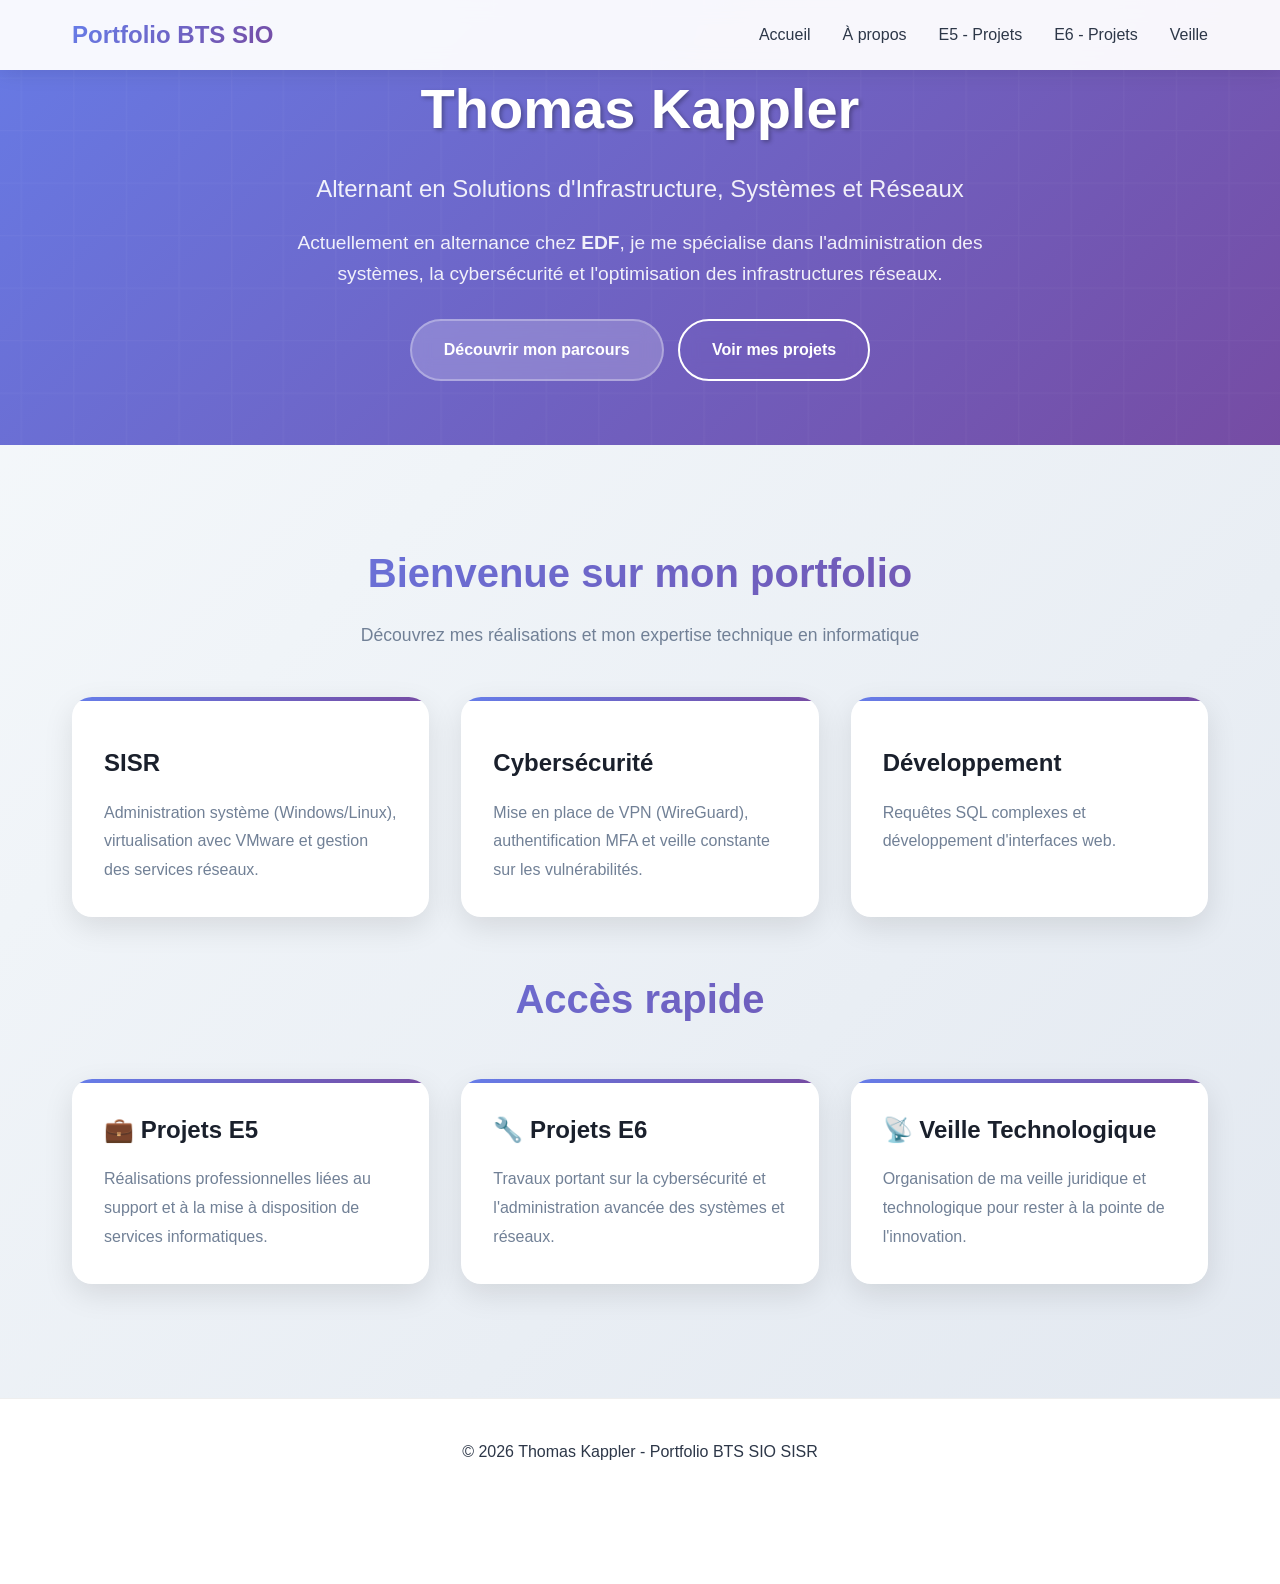
==== index.html @ 26b6c6d3 "Update index.html" ====
<!DOCTYPE html>
<html lang="fr">
<head>
    <meta charset="UTF-8">
    <meta name="viewport" content="width=device-width, initial-scale=1.0">
    <title>Thomas Kappler - Portfolio BTS SIO SISR</title>
    <link rel="stylesheet" href="styles.css">
</head>
<body>
    <nav class="navbar">
        <div class="nav-container">
            <div class="logo">Portfolio BTS SIO</div>
            <div class="nav-toggle" onclick="toggleMobileNav()">
                <span></span>
                <span></span>
                <span></span>
            </div>
            <ul class="nav-menu">
                <li><a href="index.html" class="nav-link active">Accueil</a></li>
                <li><a href="about.html" class="nav-link">À propos</a></li>
                <li><a href="e5.html" class="nav-link">E5 - Projets</a></li>
                <li><a href="e6.html" class="nav-link">E6 - Projets</a></li>
                <li><a href="veille.html" class="nav-link">Veille</a></li>
            </ul>
        </div>
    </nav>

    <div class="hero">
        <div class="hero-content">
            <h1>Thomas Kappler</h1>
            <p style="font-size: 1.5rem; font-weight: 300; margin-bottom: 20px;">Alternant en Solutions d'Infrastructure, Systèmes et Réseaux</p>
            <p style="max-width: 700px; margin: 0 auto 30px; opacity: 0.9;">
                Actuellement en alternance chez <strong>EDF</strong>, je me spécialise dans l'administration des systèmes, 
                la cybersécurité et l'optimisation des infrastructures réseaux.
            </p>
            <div class="hero-btns">
                <a href="about.html" class="cta-button">Découvrir mon parcours</a>
                <a href="e5.html" class="cta-button" style="background: transparent; border: 2px solid white; margin-left: 10px;">Voir mes projets</a>
            </div>
        </div>
    </div>
    
    <div class="container">
        <div class="section-header">
            <h2>Bienvenue sur mon portfolio</h2>
            <p>Découvrez mes réalisations et mon expertise technique en informatique</p>
        </div>

        <div class="card-grid" style="margin-bottom: 50px;">
            <div class="card fade-in">
                <div style="font-size: 2.5rem; color: var(--primary); margin-bottom: 15px;">
                    <i class="fas fa-server"></i>
                </div>
                <h3>SISR</h3>
                <p>Administration système (Windows/Linux), virtualisation avec VMware et gestion des services réseaux.</p>
            </div>
            <div class="card fade-in">
                <div style="font-size: 2.5rem; color: var(--primary); margin-bottom: 15px;">
                    <i class="fas fa-shield-alt"></i>
                </div>
                <h3>Cybersécurité</h3>
                <p>Mise en place de VPN (WireGuard), authentification MFA et veille constante sur les vulnérabilités.</p>
            </div>
            <div class="card fade-in">
                <div style="font-size: 2.5rem; color: var(--primary); margin-bottom: 15px;">
                    <i class="fas fa-code"></i>
                </div>
                <h3>Développement</h3>
                <p>Requêtes SQL complexes et développement d'interfaces web.</p>
            </div>
        </div>

        <div class="section-header">
            <h2>Accès rapide</h2>
        </div>
        <div class="card-grid">
            <div class="card fade-in clickable-card" onclick="window.location.href='e5.html'">
                <h3>💼 Projets E5</h3>
                <p>Réalisations professionnelles liées au support et à la mise à disposition de services informatiques.</p>
            </div>
            <div class="card fade-in clickable-card" onclick="window.location.href='e6.html'">
                <h3>🔧 Projets E6</h3>
                <p>Travaux portant sur la cybersécurité et l'administration avancée des systèmes et réseaux.</p>
            </div>
            <div class="card fade-in clickable-card" onclick="window.location.href='veille.html'">
                <h3>📡 Veille Technologique</h3>
                <p>Organisation de ma veille juridique et technologique pour rester à la pointe de l'innovation.</p>
            </div>
        </div>
    </div>

    <footer style="text-align: center; padding: 40px 0; background: var(--white); margin-top: 50px; border-top: 1px solid #eee;">
        <p>© 2026 Thomas Kappler - Portfolio BTS SIO SISR</p>
    </footer>

    <script src="scripts.js"></script>
</body>
</html>
---- styles.css ----
* {
    margin: 0;
    padding: 0;
    box-sizing: border-box;
}

:root {
    --primary: #667eea;
    --primary-dark: #5a67d8;
    --secondary: #764ba2;
    --accent: #f093fb;
    --dark: #1a202c;
    --gray: #2d3748;
    --light-gray: #f7fafc;
    --text: #2d3748;
    --text-light: #718096;
    --white: #ffffff;
}

body {
    font-family: 'Segoe UI', Tahoma, Geneva, Verdana, sans-serif;
    line-height: 1.6;
    color: var(--text);
    background: linear-gradient(135deg, var(--light-gray) 0%, #e2e8f0 100%);
}

/* Navigation */
.navbar {
    position: absolute;
    top: 0;
    width: 100%;
    background: rgba(255, 255, 255, 0.95);
    backdrop-filter: blur(10px);
    z-index: 1000;
    padding: 1rem 0;
    box-shadow: 0 2px 20px rgba(0, 0, 0, 0.1);
    transition: all 0.3s ease;
}

.nav-container {
    max-width: 1200px;
    margin: 0 auto;
    display: flex;
    justify-content: space-between;
    align-items: center;
    padding: 0 2rem;
}

.logo {
    font-size: 1.5rem;
    font-weight: bold;
    background: linear-gradient(135deg, var(--primary), var(--secondary));
    -webkit-background-clip: text;
    -webkit-text-fill-color: transparent;
    background-clip: text;
}

.nav-menu {
    display: flex;
    list-style: none;
    gap: 2rem;
}

.nav-link {
    text-decoration: none;
    color: var(--text);
    font-weight: 500;
    transition: all 0.3s ease;
    position: relative;
}

.nav-link:hover {
    color: var(--primary);
    transform: translateY(-2px);
}

.nav-link::after {
    content: '';
    position: absolute;
    bottom: -5px;
    left: 0;
    width: 0;
    height: 2px;
    background: linear-gradient(135deg, var(--primary), var(--secondary));
    transition: width 0.3s ease;
}

.nav-link:hover::after {
    width: 100%;
}

/* Pages */
.page {
    display: none;
    min-height: 100vh;
    padding-top: 80px;
}

.page.active {
    display: block;
}

.container {
    max-width: 1200px;
    margin: 0 auto;
    padding: 2rem;
}

/* Home Page */
.hero {
    text-align: center;
    padding: 4rem 0;
    background: linear-gradient(135deg, var(--primary), var(--secondary));
    color: white;
    margin: -80px -2rem 4rem -2rem;
    position: relative;
    overflow: hidden;
}

.hero::before {
    content: '';
    position: absolute;
    top: 0;
    left: 0;
    right: 0;
    bottom: 0;
    background: url('data:image/svg+xml,<svg xmlns="http://www.w3.org/2000/svg" viewBox="0 0 100 100"><defs><pattern id="grid" width="10" height="10" patternUnits="userSpaceOnUse"><path d="M 10 0 L 0 0 0 10" fill="none" stroke="rgba(255,255,255,0.1)" stroke-width="0.5"/></pattern></defs><rect width="100" height="100" fill="url(%23grid)"/></svg>');
    opacity: 0.3;
}

.hero-content {
    position: relative;
    z-index: 1;
    padding-top: 80px;
}

.hero h1 {
    font-size: 3.5rem;
    margin-bottom: 1rem;
    font-weight: 700;
    text-shadow: 2px 2px 4px rgba(0, 0, 0, 0.3);
}

.hero p {
    font-size: 1.2rem;
    opacity: 0.9;
    margin-bottom: 2rem;
}

.cta-button {
    display: inline-block;
    padding: 1rem 2rem;
    background: rgba(255, 255, 255, 0.2);
    color: white;
    text-decoration: none;
    border-radius: 50px;
    font-weight: 600;
    transition: all 0.3s ease;
    backdrop-filter: blur(10px);
    border: 2px solid rgba(255, 255, 255, 0.3);
}

.cta-button:hover {
    background: rgba(255, 255, 255, 0.3);
    transform: translateY(-3px);
    box-shadow: 0 10px 30px rgba(0, 0, 0, 0.2);
}

/* Cards */
.card-grid {
    display: grid;
    grid-template-columns: repeat(auto-fit, minmax(300px, 1fr));
    gap: 2rem;
    margin: 2rem 0;
}

.card {
    background: white;
    border-radius: 20px;
    padding: 2rem;
    box-shadow: 0 10px 30px rgba(0, 0, 0, 0.1);
    transition: all 0.3s ease;
    position: relative;
    overflow: hidden;
}

.card::before {
    content: '';
    position: absolute;
    top: 0;
    left: 0;
    right: 0;
    height: 4px;
    background: linear-gradient(135deg, var(--primary), var(--secondary));
}

.card:hover {
    transform: translateY(-10px);
    box-shadow: 0 20px 40px rgba(0, 0, 0, 0.15);
}

/* Clickable cards styling */
.clickable-card {
    cursor: pointer;
    user-select: none;
}

.clickable-card:hover {
    transform: translateY(-10px) scale(1.02);
    box-shadow: 0 25px 50px rgba(0, 0, 0, 0.2);
}

.clickable-card:active {
    transform: translateY(-5px) scale(1.01);
    transition: all 0.1s ease;
}

.card h3 {
    font-size: 1.5rem;
    margin-bottom: 1rem;
    color: var(--dark);
}

.card p {
    color: var(--text-light);
    line-height: 1.8;
}

/* Section Headers */
.section-header {
    text-align: center;
    margin-bottom: 3rem;
}

.section-header h2 {
    font-size: 2.5rem;
    margin-bottom: 1rem;
    background: linear-gradient(135deg, var(--primary), var(--secondary));
    -webkit-background-clip: text;
    -webkit-text-fill-color: transparent;
    background-clip: text;
}

.section-header p {
    font-size: 1.1rem;
    color: var(--text-light);
    max-width: 600px;
    margin: 0 auto;
}

/* Project Cards */
.project-card {
    background: white;
    border-radius: 15px;
    overflow: hidden;
    box-shadow: 0 10px 30px rgba(0, 0, 0, 0.1);
    transition: all 0.3s ease;
    margin-bottom: 2rem;
}

.project-card:hover {
    transform: translateY(-5px);
    box-shadow: 0 20px 40px rgba(0, 0, 0, 0.15);
}

.project-header {
    background: linear-gradient(135deg, var(--primary), var(--secondary));
    color: white;
    padding: 1.5rem;
}

.project-content {
    padding: 2rem;
}

.tech-stack {
    display: flex;
    flex-wrap: wrap;
    gap: 0.5rem;
    margin-top: 1rem;
}

.tech-tag {
    background: linear-gradient(135deg, var(--primary), var(--secondary));
    color: white;
    padding: 0.3rem 0.8rem;
    border-radius: 20px;
    font-size: 0.8rem;
    font-weight: 500;
}

/* About Section */
.about-content {
    display: grid;
    grid-template-columns: 1fr 2fr;
    gap: 3rem;
    align-items: center;
    margin: 2rem 0;
}

.profile-card {
    background: white;
    border-radius: 20px;
    padding: 2rem;
    text-align: center;
    box-shadow: 0 10px 30px rgba(0, 0, 0, 0.1);
}

.profile-img {
    width: 150px;
    height: 150px;
    border-radius: 50%;
    background: linear-gradient(135deg, var(--primary), var(--secondary));
    margin: 0 auto 1rem;
    display: flex;
    align-items: center;
    justify-content: center;
    font-size: 3rem;
    color: white;
    font-weight: bold;
}

/* Veille Section */
.veille-method {
    background: white;
    border-radius: 15px;
    padding: 2rem;
    margin: 2rem 0;
    box-shadow: 0 10px 30px rgba(0, 0, 0, 0.1);
}

.method-step {
    display: flex;
    align-items: center;
    margin: 1.5rem 0;
    padding: 1rem;
    border-radius: 10px;
    background: var(--light-gray);
}

.step-number {
    background: linear-gradient(135deg, var(--primary), var(--secondary));
    color: white;
    width: 40px;
    height: 40px;
    border-radius: 50%;
    display: flex;
    align-items: center;
    justify-content: center;
    font-weight: bold;
    margin-right: 1rem;
    flex-shrink: 0;
}

/* Mobile Navigation */
.nav-toggle {
    display: none;
    flex-direction: column;
    cursor: pointer;
    padding: 0.5rem;
}

.nav-toggle span {
    width: 25px;
    height: 3px;
    background: var(--text);
    margin: 3px 0;
    transition: 0.3s;
    border-radius: 2px;
}

.nav-toggle.active span:nth-child(1) {
    transform: rotate(-45deg) translate(-5px, 6px);
}

.nav-toggle.active span:nth-child(2) {
    opacity: 0;
}

.nav-toggle.active span:nth-child(3) {
    transform: rotate(45deg) translate(-5px, -6px);
}

/* Responsive */
@media (max-width: 768px) {
    .nav-container {
        padding: 0 1rem;
    }

    .nav-toggle {
        display: flex;
    }

    .nav-menu {
        position: fixed;
        top: 70px;
        left: -100%;
        width: 100%;
        height: calc(100vh - 70px);
        background: rgba(255, 255, 255, 0.98);
        backdrop-filter: blur(10px);
        flex-direction: column;
        justify-content: flex-start;
        align-items: center;
        padding-top: 2rem;
        gap: 2rem;
        transition: left 0.3s ease;
        box-shadow: 0 5px 20px rgba(0, 0, 0, 0.1);
    }

    .nav-menu.active {
        left: 0;
    }

    .nav-link {
        font-size: 1.2rem;
        padding: 1rem;
        border-radius: 10px;
        width: 80%;
        text-align: center;
        background: rgba(102, 126, 234, 0.1);
    }

    .container {
        padding: 1rem;
    }

    .hero {
        margin: -80px -1rem 2rem -1rem;
        padding: 2rem 0;
    }

    .hero h1 {
        font-size: 2.2rem;
        margin-bottom: 0.5rem;
    }

    .hero p {
        font-size: 1rem;
        margin-bottom: 1.5rem;
        padding: 0 1rem;
    }

    .hero-content {
        padding-top: 60px;
    }

    .cta-button {
        padding: 0.8rem 1.5rem;
        font-size: 0.9rem;
    }

    .about-content {
        grid-template-columns: 1fr;
        text-align: center;
        gap: 2rem;
    }

    .profile-img {
        width: 120px;
        height: 120px;
        font-size: 2.5rem;
    }

    .card-grid {
        grid-template-columns: 1fr;
        gap: 1.5rem;
    }

    .card {
        padding: 1.5rem;
    }

    .card h3 {
        font-size: 1.3rem;
    }

    .section-header h2 {
        font-size: 2rem;
    }

    .section-header p {
        font-size: 1rem;
        padding: 0 1rem;
    }

    .project-card {
        margin-bottom: 1.5rem;
    }

    .project-header {
        padding: 1.2rem;
    }

    .project-header h3 {
        font-size: 1.3rem;
    }

    .project-content {
        padding: 1.5rem;
    }

    .project-content p {
        font-size: 0.95rem;
    }

    .project-content ul {
        margin-left: 1.5rem;
    }

    .tech-stack {
        gap: 0.3rem;
    }

    .tech-tag {
        font-size: 0.75rem;
        padding: 0.25rem 0.6rem;
    }

    .veille-method {
        padding: 1.5rem;
        margin: 1.5rem 0;
    }

    .method-step {
        flex-direction: column;
        text-align: center;
        padding: 1rem;
        margin: 1rem 0;
    }

    .step-number {
        margin-right: 0;
        margin-bottom: 1rem;
    }

    .method-step h4 {
        font-size: 1.1rem;
        margin-bottom: 0.5rem;
    }

    .method-step p {
        font-size: 0.9rem;
    }
}

/* Extra small screens */
@media (max-width: 480px) {
    .hero h1 {
        font-size: 1.8rem;
    }

    .logo {
        font-size: 1.3rem;
    }

    .nav-link {
        font-size: 1.1rem;
    }

    .section-header h2 {
        font-size: 1.8rem;
    }

    .card {
        padding: 1.2rem;
    }

    .project-content {
        padding: 1.2rem;
    }

    .about-content {
        gap: 1.5rem;
    }

    .profile-img {
        width: 100px;
        height: 100px;
        font-size: 2rem;
    }
}

/* Animations */
@keyframes fadeInUp {
    from {
        opacity: 0;
        transform: translateY(30px);
    }
    to {
        opacity: 1;
        transform: translateY(0);
    }
}

.fade-in {
    animation: fadeInUp 0.6s ease forwards;
}
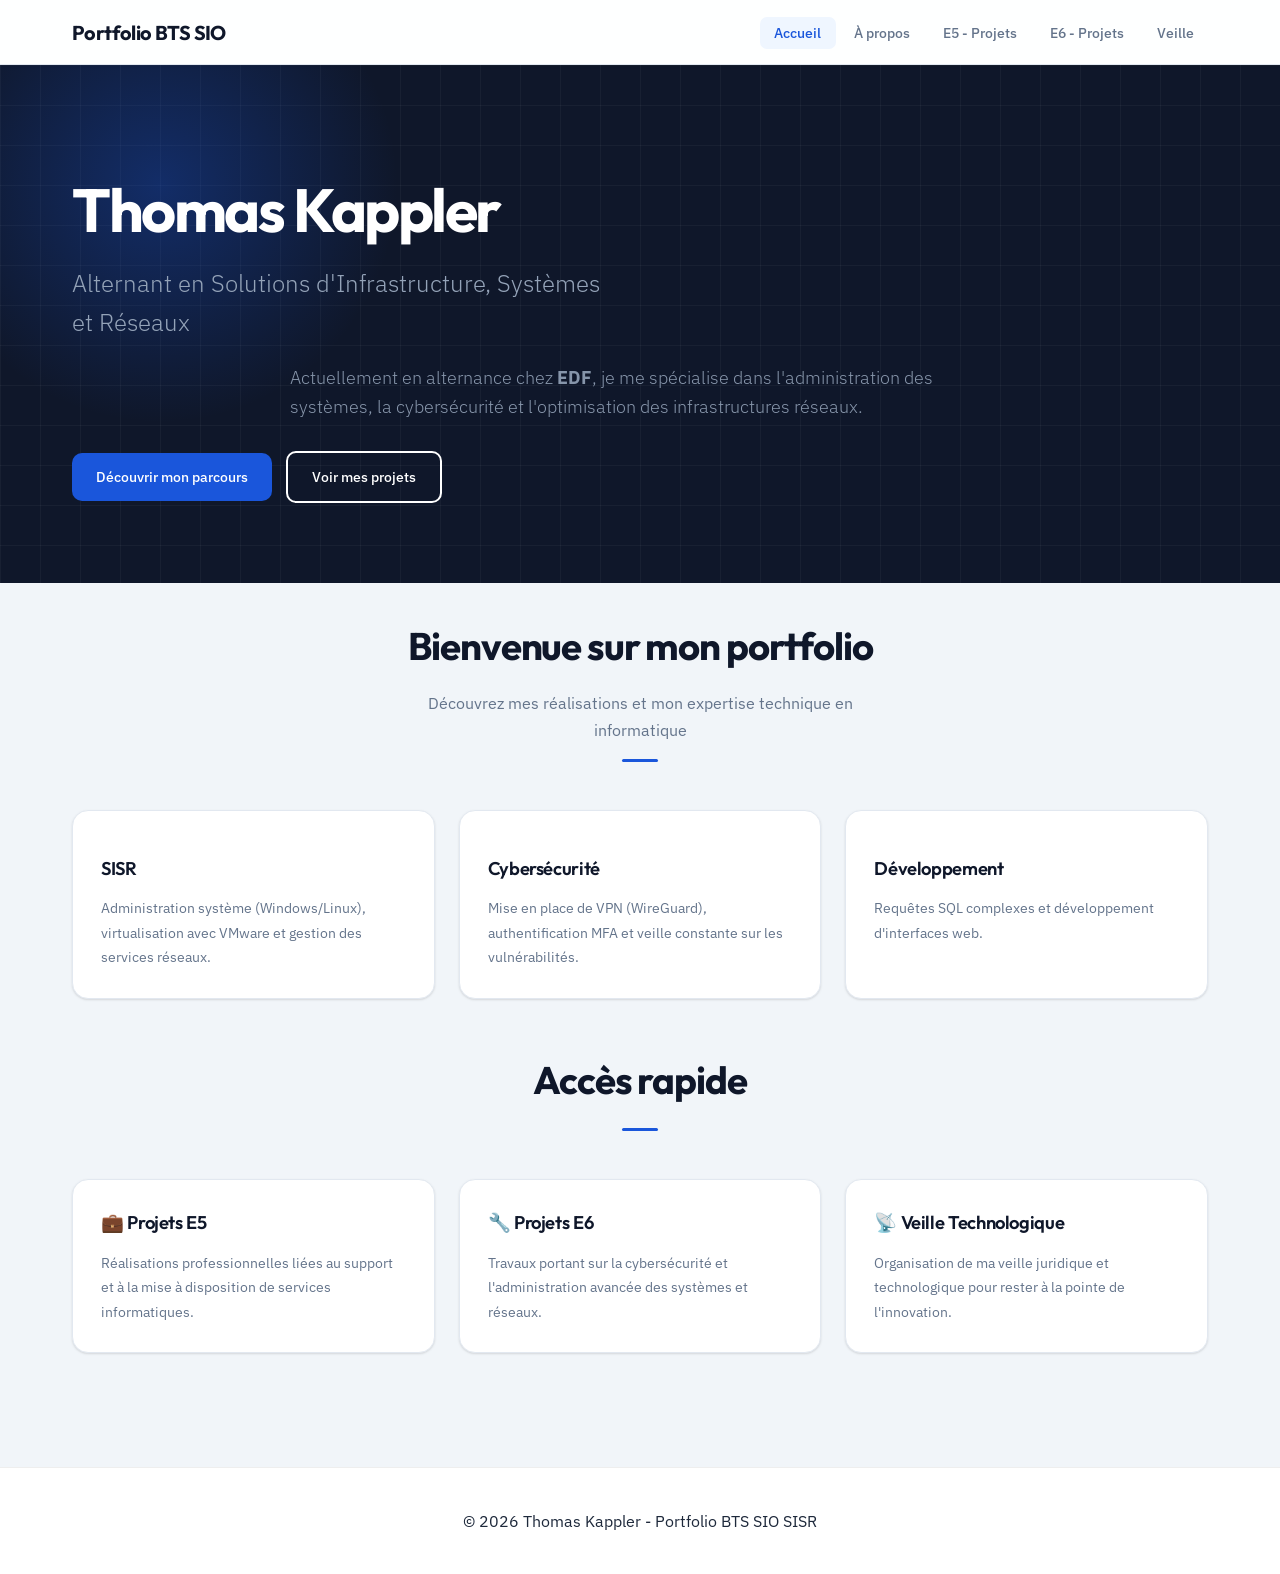
==== commit 7de24244: "Update index.html" ====
--- a/index.html
+++ b/index.html
@@ -5,6 +5,7 @@
     <meta name="viewport" content="width=device-width, initial-scale=1.0">
     <title>Thomas Kappler - Portfolio BTS SIO SISR</title>
     <link rel="stylesheet" href="styles.css">
+    <script src="scripts.js"></script>
 </head>
 <body>
     <nav class="navbar">
--- a/styles.css
+++ b/styles.css
@@ -1,598 +1,756 @@
-* {
-    margin: 0;
-    padding: 0;
-    box-sizing: border-box;
+@import url('https://fonts.googleapis.com/css2?family=Outfit:wght@300;400;500;600;700&family=IBM+Plex+Sans:wght@300;400;500&family=IBM+Plex+Mono:wght@400;500&display=swap');
+
+*, *::before, *::after {
+  margin: 0;
+  padding: 0;
+  box-sizing: border-box;
 }
 
 :root {
-    --primary: #667eea;
-    --primary-dark: #5a67d8;
-    --secondary: #764ba2;
-    --accent: #f093fb;
-    --dark: #1a202c;
-    --gray: #2d3748;
-    --light-gray: #f7fafc;
-    --text: #2d3748;
-    --text-light: #718096;
-    --white: #ffffff;
-}
+  /* Palette principale */
+  --primary:      #1a56db;
+  --primary-dark: #1e429f;
+  --primary-light:#eff6ff;
+  --secondary:    #0891b2;
+  --accent:       #06b6d4;
+
+  /* Neutres */
+  --dark:       #0f172a;
+  --gray:       #334155;
+  --mid-gray:   #64748b;
+  --light-gray: #f1f5f9;
+  --border:     #e2e8f0;
+  --white:      #ffffff;
+
+  /* Sémantique */
+  --text:       #1e293b;
+  --text-light: #64748b;
+
+  /* Effets */
+  --shadow-sm:  0 1px 3px rgba(0,0,0,.08), 0 1px 2px rgba(0,0,0,.06);
+  --shadow-md:  0 4px 16px rgba(15,23,42,.10);
+  --shadow-lg:  0 12px 40px rgba(15,23,42,.14);
+  --radius:     10px;
+  --radius-lg:  16px;
+}
+
+/* ── BASE ── */
+html { scroll-behavior: smooth; }
 
 body {
-    font-family: 'Segoe UI', Tahoma, Geneva, Verdana, sans-serif;
-    line-height: 1.6;
-    color: var(--text);
-    background: linear-gradient(135deg, var(--light-gray) 0%, #e2e8f0 100%);
-}
-
-/* Navigation */
+  font-family: 'IBM Plex Sans', sans-serif;
+  font-size: 1rem;
+  line-height: 1.65;
+  color: var(--text);
+  background: var(--light-gray);
+}
+
+/* ── NAVIGATION ── */
 .navbar {
-    position: absolute;
-    top: 0;
+  position: sticky;
+  top: 0;
+  width: 100%;
+  background: rgba(255,255,255,0.92);
+  backdrop-filter: blur(14px);
+  -webkit-backdrop-filter: blur(14px);
+  z-index: 1000;
+  border-bottom: 1px solid var(--border);
+  box-shadow: var(--shadow-sm);
+  transition: box-shadow 0.3s;
+}
+
+.navbar.scrolled {
+  box-shadow: var(--shadow-md);
+}
+
+.nav-container {
+  max-width: 1200px;
+  margin: 0 auto;
+  display: flex;
+  justify-content: space-between;
+  align-items: center;
+  padding: 0 2rem;
+  height: 64px;
+}
+
+.logo {
+  font-family: 'Outfit', sans-serif;
+  font-size: 1.25rem;
+  font-weight: 700;
+  color: var(--dark);
+  text-decoration: none;
+  letter-spacing: -0.03em;
+}
+
+.logo span {
+  color: var(--primary);
+}
+
+.nav-menu {
+  display: flex;
+  list-style: none;
+  gap: 0.25rem;
+}
+
+.nav-link {
+  text-decoration: none;
+  color: var(--text-light);
+  font-size: 0.875rem;
+  font-weight: 500;
+  padding: 0.45rem 0.9rem;
+  border-radius: 7px;
+  transition: background 0.15s, color 0.15s;
+  position: relative;
+}
+
+.nav-link:hover,
+.nav-link.active {
+  background: var(--primary-light);
+  color: var(--primary);
+}
+
+/* Supprimer l'ancien pseudo-element soulignement */
+.nav-link::after { display: none; }
+
+/* ── PAGES ── */
+.page {
+  display: none;
+  min-height: 100vh;
+  padding-top: 0;
+}
+
+.page.active {
+  display: block;
+}
+
+.container {
+  max-width: 1200px;
+  margin: 0 auto;
+  padding: 2rem;
+}
+
+/* ── HERO ── */
+.hero {
+  background: var(--dark);
+  color: var(--white);
+  margin: 0;
+  padding: 0;
+  position: relative;
+  overflow: hidden;
+}
+
+/* Grille décorative subtile */
+.hero::before {
+  content: '';
+  position: absolute;
+  inset: 0;
+  background-image:
+    linear-gradient(rgba(255,255,255,0.04) 1px, transparent 1px),
+    linear-gradient(90deg, rgba(255,255,255,0.04) 1px, transparent 1px);
+  background-size: 40px 40px;
+  pointer-events: none;
+}
+
+/* Lueur d'accent coin haut gauche */
+.hero::after {
+  content: '';
+  position: absolute;
+  top: -120px;
+  left: -80px;
+  width: 480px;
+  height: 480px;
+  background: radial-gradient(circle, rgba(26,86,219,0.35) 0%, transparent 70%);
+  pointer-events: none;
+}
+
+.hero-content {
+  position: relative;
+  z-index: 1;
+  max-width: 1200px;
+  margin: 0 auto;
+  padding: 7rem 2rem 5rem;
+}
+
+.hero-badge {
+  display: inline-flex;
+  align-items: center;
+  gap: 6px;
+  background: rgba(26,86,219,0.2);
+  border: 1px solid rgba(96,165,250,0.3);
+  border-radius: 20px;
+  padding: 0.3rem 0.85rem;
+  font-family: 'IBM Plex Mono', monospace;
+  font-size: 0.72rem;
+  font-weight: 500;
+  color: #93c5fd;
+  margin-bottom: 1.5rem;
+  letter-spacing: 0.06em;
+  text-transform: uppercase;
+}
+
+.hero h1 {
+  font-family: 'Outfit', sans-serif;
+  font-size: clamp(2.2rem, 5vw, 3.8rem);
+  font-weight: 700;
+  letter-spacing: -0.04em;
+  line-height: 1.1;
+  margin-bottom: 1.25rem;
+  color: var(--white);
+  text-shadow: none;
+}
+
+.hero h1 .highlight {
+  color: #60a5fa;
+}
+
+.hero p {
+  font-size: 1.1rem;
+  color: #94a3b8;
+  font-weight: 300;
+  max-width: 540px;
+  margin-bottom: 2.5rem;
+  opacity: 1;
+}
+
+.hero-meta {
+  display: flex;
+  gap: 1.5rem;
+  flex-wrap: wrap;
+  margin-bottom: 2.5rem;
+}
+
+.hero-chip {
+  display: flex;
+  align-items: center;
+  gap: 6px;
+  font-family: 'IBM Plex Mono', monospace;
+  font-size: 0.78rem;
+  color: #64748b;
+}
+
+.hero-chip::before {
+  content: '';
+  width: 6px; height: 6px;
+  border-radius: 50%;
+  background: var(--accent);
+  flex-shrink: 0;
+}
+
+.cta-button {
+  display: inline-flex;
+  align-items: center;
+  gap: 8px;
+  padding: 0.75rem 1.5rem;
+  background: var(--primary);
+  color: var(--white);
+  text-decoration: none;
+  border-radius: var(--radius);
+  font-weight: 500;
+  font-size: 0.9rem;
+  transition: background 0.2s, transform 0.2s, box-shadow 0.2s;
+  border: none;
+}
+
+.cta-button:hover {
+  background: var(--primary-dark);
+  transform: translateY(-2px);
+  box-shadow: 0 8px 24px rgba(26,86,219,0.35);
+}
+
+.cta-button.secondary {
+  background: rgba(255,255,255,0.08);
+  border: 1px solid rgba(255,255,255,0.15);
+  margin-left: 0.75rem;
+}
+
+.cta-button.secondary:hover {
+  background: rgba(255,255,255,0.14);
+  box-shadow: none;
+}
+
+/* ── SECTION HEADERS ── */
+.section-header {
+  text-align: center;
+  margin-bottom: 3rem;
+}
+
+.section-header h2 {
+  font-family: 'Outfit', sans-serif;
+  font-size: clamp(1.6rem, 3vw, 2.4rem);
+  font-weight: 700;
+  letter-spacing: -0.03em;
+  color: var(--dark);
+  margin-bottom: 0.75rem;
+  background: none;
+  -webkit-background-clip: unset;
+  -webkit-text-fill-color: unset;
+  background-clip: unset;
+}
+
+.section-header p {
+  font-size: 1rem;
+  color: var(--text-light);
+  max-width: 520px;
+  margin: 0 auto;
+}
+
+/* Trait décoratif sous le titre */
+.section-header::after {
+  content: '';
+  display: block;
+  width: 36px;
+  height: 3px;
+  background: var(--primary);
+  border-radius: 2px;
+  margin: 1rem auto 0;
+}
+
+/* ── CARDS GÉNÉRIQUES ── */
+.card-grid {
+  display: grid;
+  grid-template-columns: repeat(auto-fit, minmax(280px, 1fr));
+  gap: 1.5rem;
+  margin: 2rem 0;
+}
+
+.card {
+  background: var(--white);
+  border-radius: var(--radius-lg);
+  padding: 1.75rem;
+  border: 1px solid var(--border);
+  box-shadow: var(--shadow-sm);
+  transition: transform 0.2s, box-shadow 0.2s, border-color 0.2s;
+  position: relative;
+  overflow: hidden;
+}
+
+.card::before {
+  content: '';
+  position: absolute;
+  top: 0; left: 0; right: 0;
+  height: 3px;
+  background: var(--primary);
+  border-radius: var(--radius-lg) var(--radius-lg) 0 0;
+  opacity: 0;
+  transition: opacity 0.2s;
+}
+
+.card:hover {
+  transform: translateY(-4px);
+  box-shadow: var(--shadow-lg);
+  border-color: #c7d7fa;
+}
+
+.card:hover::before {
+  opacity: 1;
+}
+
+.card h3 {
+  font-family: 'Outfit', sans-serif;
+  font-size: 1.15rem;
+  font-weight: 600;
+  margin-bottom: 0.75rem;
+  color: var(--dark);
+  letter-spacing: -0.02em;
+}
+
+.card p {
+  color: var(--text-light);
+  font-size: 0.9rem;
+  line-height: 1.7;
+}
+
+/* ── CLICKABLE CARDS ── */
+.clickable-card {
+  cursor: pointer;
+  user-select: none;
+}
+
+.clickable-card:hover {
+  transform: translateY(-6px);
+}
+
+.clickable-card:active {
+  transform: translateY(-2px);
+  transition: all 0.1s;
+}
+
+/* ── PROJECT CARDS ── */
+.project-card {
+  background: var(--white);
+  border-radius: var(--radius-lg);
+  border: 1px solid var(--border);
+  overflow: hidden;
+  box-shadow: var(--shadow-sm);
+  transition: transform 0.2s, box-shadow 0.2s;
+  margin-bottom: 1.5rem;
+}
+
+.project-card:hover {
+  transform: translateY(-4px);
+  box-shadow: var(--shadow-lg);
+}
+
+.project-header {
+  background: var(--dark);
+  color: var(--white);
+  padding: 1.5rem 1.75rem;
+  display: flex;
+  align-items: flex-start;
+  gap: 1rem;
+  position: relative;
+  overflow: hidden;
+}
+
+/* Bande couleur à gauche du header */
+.project-header::before {
+  content: '';
+  position: absolute;
+  left: 0; top: 0; bottom: 0;
+  width: 4px;
+  background: var(--accent);
+}
+
+.project-header h3 {
+  font-family: 'Outfit', sans-serif;
+  font-size: 1.1rem;
+  font-weight: 600;
+  color: var(--white);
+  letter-spacing: -0.02em;
+  margin: 0;
+}
+
+.project-header p {
+  font-size: 0.82rem;
+  color: #94a3b8;
+  margin-top: 0.25rem;
+}
+
+.project-number {
+  font-family: 'IBM Plex Mono', monospace;
+  font-size: 0.7rem;
+  color: #475569;
+  background: rgba(255,255,255,0.06);
+  border: 1px solid rgba(255,255,255,0.1);
+  border-radius: 5px;
+  padding: 2px 7px;
+  align-self: flex-start;
+  flex-shrink: 0;
+  margin-left: auto;
+}
+
+.project-content {
+  padding: 1.75rem;
+}
+
+.project-content p {
+  color: var(--text-light);
+  font-size: 0.9rem;
+  margin-bottom: 1rem;
+}
+
+.project-content ul {
+  margin-left: 1.25rem;
+  color: var(--text-light);
+  font-size: 0.875rem;
+  line-height: 1.9;
+}
+
+.project-content ul li::marker {
+  color: var(--primary);
+}
+
+/* ── TECH STACK ── */
+.tech-stack {
+  display: flex;
+  flex-wrap: wrap;
+  gap: 0.4rem;
+  margin-top: 1rem;
+}
+
+.tech-tag {
+  font-family: 'IBM Plex Mono', monospace;
+  font-size: 0.72rem;
+  font-weight: 500;
+  color: var(--primary);
+  background: var(--primary-light);
+  border: 1px solid #bfdbfe;
+  padding: 0.2rem 0.6rem;
+  border-radius: 5px;
+  letter-spacing: 0.01em;
+  transition: background 0.15s, border-color 0.15s;
+}
+
+.tech-tag:hover {
+  background: #dbeafe;
+  border-color: #93c5fd;
+}
+
+/* Liens documents */
+.doc-link {
+  display: inline-flex;
+  align-items: center;
+  gap: 6px;
+  margin-top: 1.25rem;
+  font-size: 0.85rem;
+  font-weight: 500;
+  color: var(--primary);
+  text-decoration: none;
+  padding: 0.45rem 0.9rem;
+  border-radius: 7px;
+  border: 1px solid #bfdbfe;
+  background: var(--primary-light);
+  transition: background 0.15s, box-shadow 0.15s;
+}
+
+.doc-link:hover {
+  background: #dbeafe;
+  box-shadow: 0 2px 8px rgba(26,86,219,0.15);
+}
+
+/* ── ABOUT ── */
+.about-content {
+  display: grid;
+  grid-template-columns: 280px 1fr;
+  gap: 2.5rem;
+  align-items: start;
+  margin: 2rem 0;
+}
+
+.profile-card {
+  background: var(--white);
+  border-radius: var(--radius-lg);
+  border: 1px solid var(--border);
+  padding: 2rem 1.5rem;
+  text-align: center;
+  box-shadow: var(--shadow-sm);
+  position: sticky;
+  top: 84px;
+}
+
+.profile-img {
+  width: 100px;
+  height: 100px;
+  border-radius: 50%;
+  background: var(--dark);
+  border: 3px solid var(--primary);
+  margin: 0 auto 1rem;
+  display: flex;
+  align-items: center;
+  justify-content: center;
+  font-family: 'Outfit', sans-serif;
+  font-size: 2rem;
+  font-weight: 700;
+  color: white;
+}
+
+.profile-card h3 {
+  font-family: 'Outfit', sans-serif;
+  font-size: 1.15rem;
+  font-weight: 700;
+  color: var(--dark);
+  letter-spacing: -0.02em;
+}
+
+.profile-card p {
+  font-size: 0.85rem;
+  color: var(--text-light);
+  margin-top: 0.25rem;
+}
+
+.profile-badge {
+  display: inline-block;
+  margin-top: 0.75rem;
+  font-family: 'IBM Plex Mono', monospace;
+  font-size: 0.72rem;
+  background: var(--primary-light);
+  color: var(--primary);
+  border: 1px solid #bfdbfe;
+  padding: 3px 10px;
+  border-radius: 20px;
+}
+
+/* ── VEILLE ── */
+.veille-method {
+  background: var(--white);
+  border-radius: var(--radius-lg);
+  border: 1px solid var(--border);
+  padding: 2rem;
+  margin: 2rem 0;
+  box-shadow: var(--shadow-sm);
+}
+
+.veille-method h3 {
+  font-family: 'Outfit', sans-serif;
+  font-size: 1.1rem;
+  font-weight: 600;
+  color: var(--dark);
+  margin-bottom: 1.25rem;
+  letter-spacing: -0.02em;
+}
+
+.method-step {
+  display: flex;
+  align-items: flex-start;
+  gap: 1rem;
+  margin: 1rem 0;
+  padding: 1rem 1.25rem;
+  border-radius: var(--radius);
+  background: var(--light-gray);
+  border: 1px solid var(--border);
+  transition: border-color 0.2s, background 0.2s;
+}
+
+.method-step:hover {
+  background: var(--primary-light);
+  border-color: #bfdbfe;
+}
+
+.step-number {
+  background: var(--primary);
+  color: white;
+  width: 32px;
+  height: 32px;
+  border-radius: 8px;
+  display: flex;
+  align-items: center;
+  justify-content: center;
+  font-family: 'IBM Plex Mono', monospace;
+  font-size: 0.8rem;
+  font-weight: 500;
+  flex-shrink: 0;
+  margin-right: 0;
+}
+
+.method-step h4 {
+  font-size: 0.9rem;
+  font-weight: 600;
+  color: var(--dark);
+  margin-bottom: 0.25rem;
+}
+
+.method-step p {
+  font-size: 0.83rem;
+  color: var(--text-light);
+  line-height: 1.55;
+}
+
+/* ── MOBILE NAVIGATION ── */
+.nav-toggle {
+  display: none;
+  flex-direction: column;
+  cursor: pointer;
+  padding: 0.5rem;
+  gap: 5px;
+}
+
+.nav-toggle span {
+  width: 22px;
+  height: 2px;
+  background: var(--text);
+  border-radius: 2px;
+  transition: 0.25s;
+  display: block;
+}
+
+.nav-toggle.active span:nth-child(1) { transform: rotate(-45deg) translate(-4px, 5px); }
+.nav-toggle.active span:nth-child(2) { opacity: 0; }
+.nav-toggle.active span:nth-child(3) { transform: rotate(45deg) translate(-4px, -5px); }
+
+/* ── RESPONSIVE ── */
+@media (max-width: 900px) {
+  .about-content {
+    grid-template-columns: 1fr;
+  }
+  .profile-card { position: static; }
+}
+
+@media (max-width: 768px) {
+  .nav-container { padding: 0 1rem; }
+
+  .nav-toggle { display: flex; }
+
+  .nav-menu {
+    position: fixed;
+    top: 64px;
+    left: -100%;
     width: 100%;
-    background: rgba(255, 255, 255, 0.95);
-    backdrop-filter: blur(10px);
-    z-index: 1000;
-    padding: 1rem 0;
-    box-shadow: 0 2px 20px rgba(0, 0, 0, 0.1);
-    transition: all 0.3s ease;
-}
-
-.nav-container {
-    max-width: 1200px;
-    margin: 0 auto;
-    display: flex;
-    justify-content: space-between;
+    height: calc(100vh - 64px);
+    background: rgba(255,255,255,0.98);
+    backdrop-filter: blur(12px);
+    flex-direction: column;
     align-items: center;
-    padding: 0 2rem;
-}
-
-.logo {
-    font-size: 1.5rem;
-    font-weight: bold;
-    background: linear-gradient(135deg, var(--primary), var(--secondary));
-    -webkit-background-clip: text;
-    -webkit-text-fill-color: transparent;
-    background-clip: text;
-}
-
-.nav-menu {
-    display: flex;
-    list-style: none;
-    gap: 2rem;
-}
-
-.nav-link {
-    text-decoration: none;
-    color: var(--text);
-    font-weight: 500;
-    transition: all 0.3s ease;
-    position: relative;
-}
-
-.nav-link:hover {
-    color: var(--primary);
-    transform: translateY(-2px);
-}
-
-.nav-link::after {
-    content: '';
-    position: absolute;
-    bottom: -5px;
-    left: 0;
-    width: 0;
-    height: 2px;
-    background: linear-gradient(135deg, var(--primary), var(--secondary));
-    transition: width 0.3s ease;
-}
-
-.nav-link:hover::after {
-    width: 100%;
-}
-
-/* Pages */
-.page {
-    display: none;
-    min-height: 100vh;
-    padding-top: 80px;
-}
-
-.page.active {
-    display: block;
-}
-
-.container {
-    max-width: 1200px;
-    margin: 0 auto;
-    padding: 2rem;
-}
-
-/* Home Page */
-.hero {
+    justify-content: flex-start;
+    padding-top: 2.5rem;
+    gap: 0.5rem;
+    transition: left 0.3s ease;
+    box-shadow: var(--shadow-lg);
+  }
+
+  .nav-menu.active { left: 0; }
+
+  .nav-link {
+    font-size: 1.05rem;
+    padding: 0.75rem 2rem;
+    width: 80%;
     text-align: center;
-    padding: 4rem 0;
-    background: linear-gradient(135deg, var(--primary), var(--secondary));
-    color: white;
-    margin: -80px -2rem 4rem -2rem;
-    position: relative;
-    overflow: hidden;
-}
-
-.hero::before {
-    content: '';
-    position: absolute;
-    top: 0;
-    left: 0;
-    right: 0;
-    bottom: 0;
-    background: url('data:image/svg+xml,<svg xmlns="http://www.w3.org/2000/svg" viewBox="0 0 100 100"><defs><pattern id="grid" width="10" height="10" patternUnits="userSpaceOnUse"><path d="M 10 0 L 0 0 0 10" fill="none" stroke="rgba(255,255,255,0.1)" stroke-width="0.5"/></pattern></defs><rect width="100" height="100" fill="url(%23grid)"/></svg>');
-    opacity: 0.3;
-}
-
-.hero-content {
-    position: relative;
-    z-index: 1;
-    padding-top: 80px;
-}
-
-.hero h1 {
-    font-size: 3.5rem;
-    margin-bottom: 1rem;
-    font-weight: 700;
-    text-shadow: 2px 2px 4px rgba(0, 0, 0, 0.3);
-}
-
-.hero p {
-    font-size: 1.2rem;
-    opacity: 0.9;
-    margin-bottom: 2rem;
-}
-
-.cta-button {
-    display: inline-block;
-    padding: 1rem 2rem;
-    background: rgba(255, 255, 255, 0.2);
-    color: white;
-    text-decoration: none;
-    border-radius: 50px;
-    font-weight: 600;
-    transition: all 0.3s ease;
-    backdrop-filter: blur(10px);
-    border: 2px solid rgba(255, 255, 255, 0.3);
-}
-
-.cta-button:hover {
-    background: rgba(255, 255, 255, 0.3);
-    transform: translateY(-3px);
-    box-shadow: 0 10px 30px rgba(0, 0, 0, 0.2);
-}
-
-/* Cards */
-.card-grid {
-    display: grid;
-    grid-template-columns: repeat(auto-fit, minmax(300px, 1fr));
-    gap: 2rem;
-    margin: 2rem 0;
-}
-
-.card {
-    background: white;
-    border-radius: 20px;
-    padding: 2rem;
-    box-shadow: 0 10px 30px rgba(0, 0, 0, 0.1);
-    transition: all 0.3s ease;
-    position: relative;
-    overflow: hidden;
-}
-
-.card::before {
-    content: '';
-    position: absolute;
-    top: 0;
-    left: 0;
-    right: 0;
-    height: 4px;
-    background: linear-gradient(135deg, var(--primary), var(--secondary));
-}
-
-.card:hover {
-    transform: translateY(-10px);
-    box-shadow: 0 20px 40px rgba(0, 0, 0, 0.15);
-}
-
-/* Clickable cards styling */
-.clickable-card {
-    cursor: pointer;
-    user-select: none;
-}
-
-.clickable-card:hover {
-    transform: translateY(-10px) scale(1.02);
-    box-shadow: 0 25px 50px rgba(0, 0, 0, 0.2);
-}
-
-.clickable-card:active {
-    transform: translateY(-5px) scale(1.01);
-    transition: all 0.1s ease;
-}
-
-.card h3 {
-    font-size: 1.5rem;
-    margin-bottom: 1rem;
-    color: var(--dark);
-}
-
-.card p {
-    color: var(--text-light);
-    line-height: 1.8;
-}
-
-/* Section Headers */
-.section-header {
+  }
+
+  .container { padding: 1.25rem; }
+
+  .hero-content { padding: 5rem 1.25rem 3.5rem; }
+
+  .hero h1 { font-size: clamp(1.8rem, 7vw, 2.5rem); }
+
+  .hero p { font-size: 0.95rem; }
+
+  .about-content {
+    grid-template-columns: 1fr;
     text-align: center;
-    margin-bottom: 3rem;
-}
-
-.section-header h2 {
-    font-size: 2.5rem;
-    margin-bottom: 1rem;
-    background: linear-gradient(135deg, var(--primary), var(--secondary));
-    -webkit-background-clip: text;
-    -webkit-text-fill-color: transparent;
-    background-clip: text;
-}
-
-.section-header p {
-    font-size: 1.1rem;
-    color: var(--text-light);
-    max-width: 600px;
-    margin: 0 auto;
-}
-
-/* Project Cards */
-.project-card {
-    background: white;
-    border-radius: 15px;
-    overflow: hidden;
-    box-shadow: 0 10px 30px rgba(0, 0, 0, 0.1);
-    transition: all 0.3s ease;
-    margin-bottom: 2rem;
-}
-
-.project-card:hover {
-    transform: translateY(-5px);
-    box-shadow: 0 20px 40px rgba(0, 0, 0, 0.15);
-}
-
-.project-header {
-    background: linear-gradient(135deg, var(--primary), var(--secondary));
-    color: white;
-    padding: 1.5rem;
-}
-
-.project-content {
-    padding: 2rem;
-}
-
-.tech-stack {
-    display: flex;
-    flex-wrap: wrap;
-    gap: 0.5rem;
-    margin-top: 1rem;
-}
-
-.tech-tag {
-    background: linear-gradient(135deg, var(--primary), var(--secondary));
-    color: white;
-    padding: 0.3rem 0.8rem;
-    border-radius: 20px;
-    font-size: 0.8rem;
-    font-weight: 500;
-}
-
-/* About Section */
-.about-content {
-    display: grid;
-    grid-template-columns: 1fr 2fr;
-    gap: 3rem;
-    align-items: center;
-    margin: 2rem 0;
-}
-
-.profile-card {
-    background: white;
-    border-radius: 20px;
-    padding: 2rem;
-    text-align: center;
-    box-shadow: 0 10px 30px rgba(0, 0, 0, 0.1);
-}
-
-.profile-img {
-    width: 150px;
-    height: 150px;
-    border-radius: 50%;
-    background: linear-gradient(135deg, var(--primary), var(--secondary));
-    margin: 0 auto 1rem;
-    display: flex;
-    align-items: center;
-    justify-content: center;
-    font-size: 3rem;
-    color: white;
-    font-weight: bold;
-}
-
-/* Veille Section */
-.veille-method {
-    background: white;
-    border-radius: 15px;
-    padding: 2rem;
-    margin: 2rem 0;
-    box-shadow: 0 10px 30px rgba(0, 0, 0, 0.1);
-}
-
-.method-step {
-    display: flex;
-    align-items: center;
-    margin: 1.5rem 0;
-    padding: 1rem;
-    border-radius: 10px;
-    background: var(--light-gray);
-}
-
-.step-number {
-    background: linear-gradient(135deg, var(--primary), var(--secondary));
-    color: white;
-    width: 40px;
-    height: 40px;
-    border-radius: 50%;
-    display: flex;
-    align-items: center;
-    justify-content: center;
-    font-weight: bold;
-    margin-right: 1rem;
-    flex-shrink: 0;
-}
-
-/* Mobile Navigation */
-.nav-toggle {
-    display: none;
-    flex-direction: column;
-    cursor: pointer;
-    padding: 0.5rem;
-}
-
-.nav-toggle span {
-    width: 25px;
-    height: 3px;
-    background: var(--text);
-    margin: 3px 0;
-    transition: 0.3s;
-    border-radius: 2px;
-}
-
-.nav-toggle.active span:nth-child(1) {
-    transform: rotate(-45deg) translate(-5px, 6px);
-}
-
-.nav-toggle.active span:nth-child(2) {
-    opacity: 0;
-}
-
-.nav-toggle.active span:nth-child(3) {
-    transform: rotate(45deg) translate(-5px, -6px);
-}
-
-/* Responsive */
-@media (max-width: 768px) {
-    .nav-container {
-        padding: 0 1rem;
-    }
-
-    .nav-toggle {
-        display: flex;
-    }
-
-    .nav-menu {
-        position: fixed;
-        top: 70px;
-        left: -100%;
-        width: 100%;
-        height: calc(100vh - 70px);
-        background: rgba(255, 255, 255, 0.98);
-        backdrop-filter: blur(10px);
-        flex-direction: column;
-        justify-content: flex-start;
-        align-items: center;
-        padding-top: 2rem;
-        gap: 2rem;
-        transition: left 0.3s ease;
-        box-shadow: 0 5px 20px rgba(0, 0, 0, 0.1);
-    }
-
-    .nav-menu.active {
-        left: 0;
-    }
-
-    .nav-link {
-        font-size: 1.2rem;
-        padding: 1rem;
-        border-radius: 10px;
-        width: 80%;
-        text-align: center;
-        background: rgba(102, 126, 234, 0.1);
-    }
-
-    .container {
-        padding: 1rem;
-    }
-
-    .hero {
-        margin: -80px -1rem 2rem -1rem;
-        padding: 2rem 0;
-    }
-
-    .hero h1 {
-        font-size: 2.2rem;
-        margin-bottom: 0.5rem;
-    }
-
-    .hero p {
-        font-size: 1rem;
-        margin-bottom: 1.5rem;
-        padding: 0 1rem;
-    }
-
-    .hero-content {
-        padding-top: 60px;
-    }
-
-    .cta-button {
-        padding: 0.8rem 1.5rem;
-        font-size: 0.9rem;
-    }
-
-    .about-content {
-        grid-template-columns: 1fr;
-        text-align: center;
-        gap: 2rem;
-    }
-
-    .profile-img {
-        width: 120px;
-        height: 120px;
-        font-size: 2.5rem;
-    }
-
-    .card-grid {
-        grid-template-columns: 1fr;
-        gap: 1.5rem;
-    }
-
-    .card {
-        padding: 1.5rem;
-    }
-
-    .card h3 {
-        font-size: 1.3rem;
-    }
-
-    .section-header h2 {
-        font-size: 2rem;
-    }
-
-    .section-header p {
-        font-size: 1rem;
-        padding: 0 1rem;
-    }
-
-    .project-card {
-        margin-bottom: 1.5rem;
-    }
-
-    .project-header {
-        padding: 1.2rem;
-    }
-
-    .project-header h3 {
-        font-size: 1.3rem;
-    }
-
-    .project-content {
-        padding: 1.5rem;
-    }
-
-    .project-content p {
-        font-size: 0.95rem;
-    }
-
-    .project-content ul {
-        margin-left: 1.5rem;
-    }
-
-    .tech-stack {
-        gap: 0.3rem;
-    }
-
-    .tech-tag {
-        font-size: 0.75rem;
-        padding: 0.25rem 0.6rem;
-    }
-
-    .veille-method {
-        padding: 1.5rem;
-        margin: 1.5rem 0;
-    }
-
-    .method-step {
-        flex-direction: column;
-        text-align: center;
-        padding: 1rem;
-        margin: 1rem 0;
-    }
-
-    .step-number {
-        margin-right: 0;
-        margin-bottom: 1rem;
-    }
-
-    .method-step h4 {
-        font-size: 1.1rem;
-        margin-bottom: 0.5rem;
-    }
-
-    .method-step p {
-        font-size: 0.9rem;
-    }
-}
-
-/* Extra small screens */
+    gap: 1.5rem;
+  }
+
+  .card-grid { grid-template-columns: 1fr; gap: 1rem; }
+
+  .card { padding: 1.4rem; }
+
+  .project-content { padding: 1.4rem; }
+
+  .method-step { flex-direction: column; align-items: center; text-align: center; }
+
+  .cta-button.secondary { margin-left: 0; margin-top: 0.75rem; }
+}
+
 @media (max-width: 480px) {
-    .hero h1 {
-        font-size: 1.8rem;
-    }
-
-    .logo {
-        font-size: 1.3rem;
-    }
-
-    .nav-link {
-        font-size: 1.1rem;
-    }
-
-    .section-header h2 {
-        font-size: 1.8rem;
-    }
-
-    .card {
-        padding: 1.2rem;
-    }
-
-    .project-content {
-        padding: 1.2rem;
-    }
-
-    .about-content {
-        gap: 1.5rem;
-    }
-
-    .profile-img {
-        width: 100px;
-        height: 100px;
-        font-size: 2rem;
-    }
-}
-
-/* Animations */
+  .hero h1 { font-size: 1.7rem; }
+  .logo { font-size: 1.1rem; }
+  .section-header h2 { font-size: 1.5rem; }
+}
+
+/* ── ANIMATIONS ── */
 @keyframes fadeInUp {
-    from {
-        opacity: 0;
-        transform: translateY(30px);
-    }
-    to {
-        opacity: 1;
-        transform: translateY(0);
-    }
+  from { opacity: 0; transform: translateY(24px); }
+  to   { opacity: 1; transform: translateY(0); }
 }
 
 .fade-in {
-    animation: fadeInUp 0.6s ease forwards;
-}+  animation: fadeInUp 0.5s ease both;
+}
+
+/* Stagger sur les cartes */
+.card:nth-child(1) { animation-delay: 0.05s; }
+.card:nth-child(2) { animation-delay: 0.10s; }
+.card:nth-child(3) { animation-delay: 0.15s; }
+
+/* ── UTILITAIRES ── */
+.mono {
+  font-family: 'IBM Plex Mono', monospace;
+  font-size: 0.85em;
+  color: var(--text-light);
+}
+
+.divider {
+  height: 1px;
+  background: var(--border);
+  margin: 2rem 0;
+}
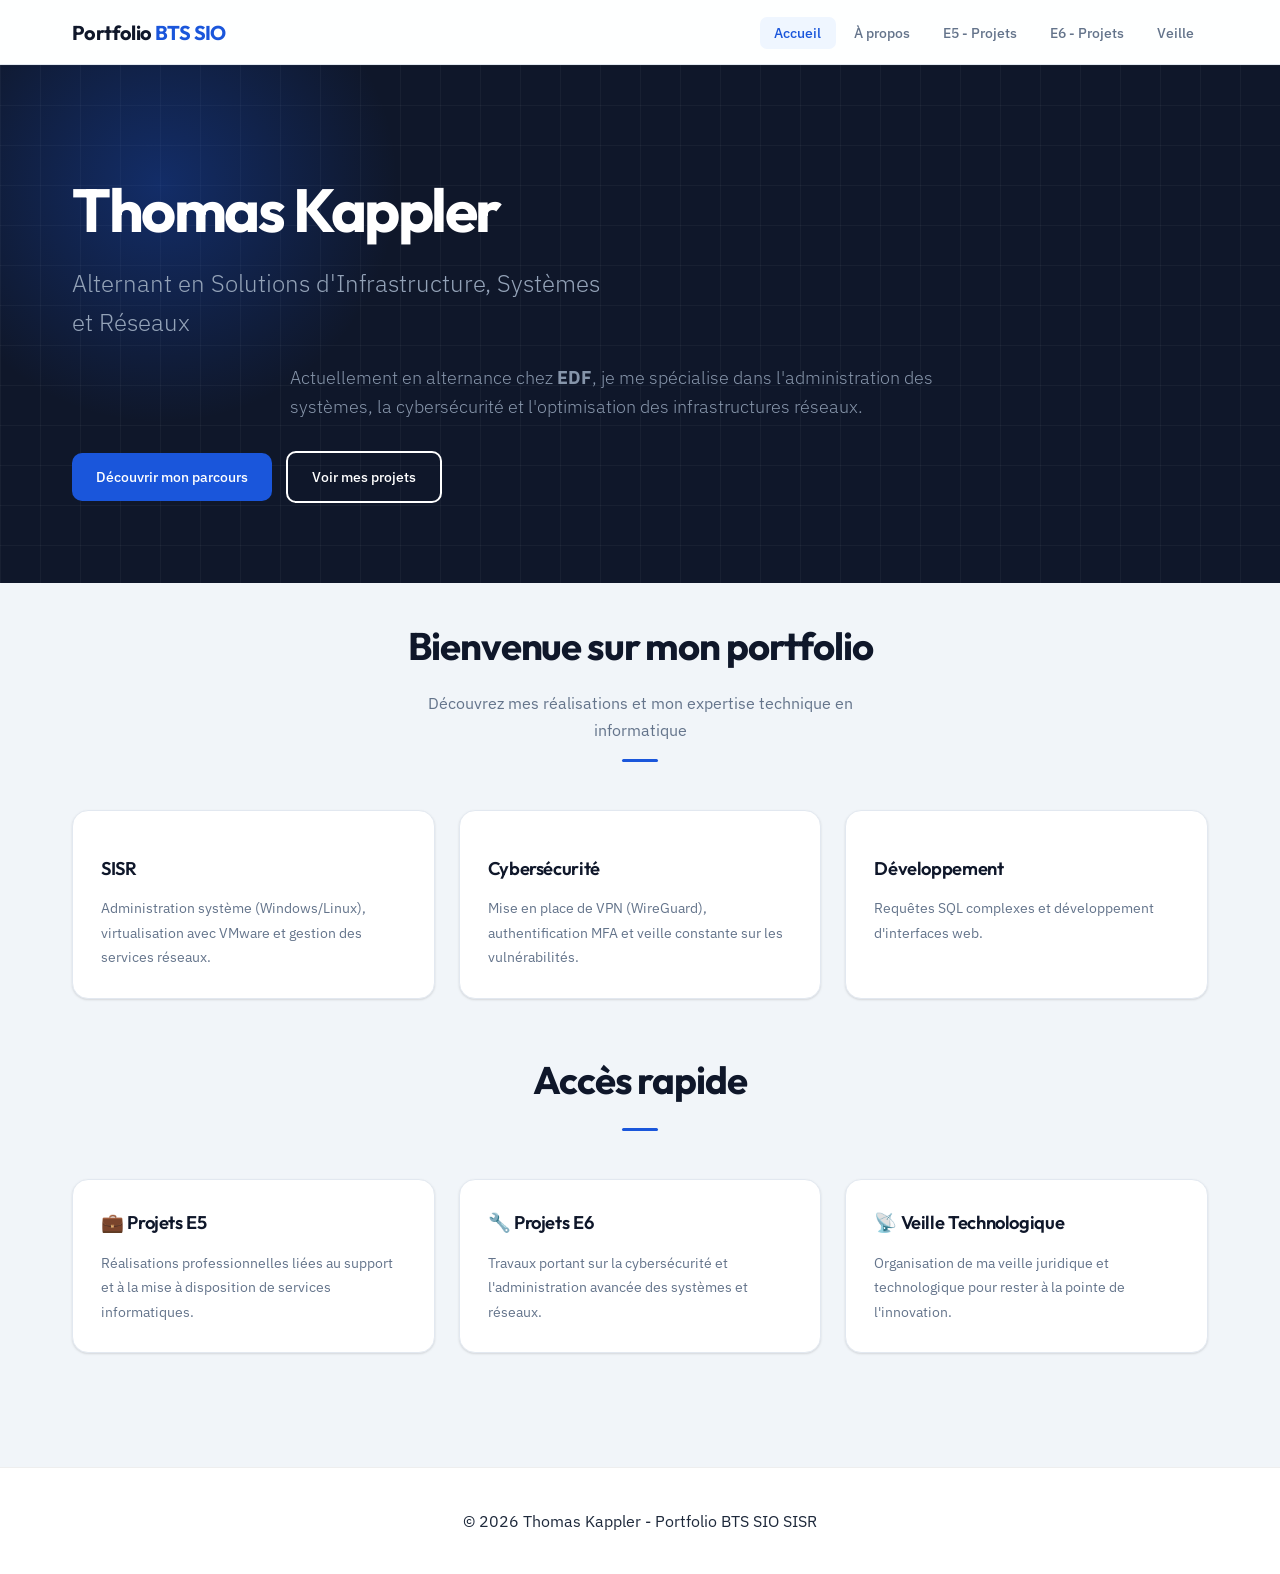
==== commit 4517f949: "Update index.html" ====
--- a/index.html
+++ b/index.html
@@ -5,12 +5,11 @@
     <meta name="viewport" content="width=device-width, initial-scale=1.0">
     <title>Thomas Kappler - Portfolio BTS SIO SISR</title>
     <link rel="stylesheet" href="styles.css">
-    <script src="scripts.js"></script>
 </head>
 <body>
     <nav class="navbar">
         <div class="nav-container">
-            <div class="logo">Portfolio BTS SIO</div>
+            <div class="logo">Portfolio <span>BTS SIO</span></div>
             <div class="nav-toggle" onclick="toggleMobileNav()">
                 <span></span>
                 <span></span>
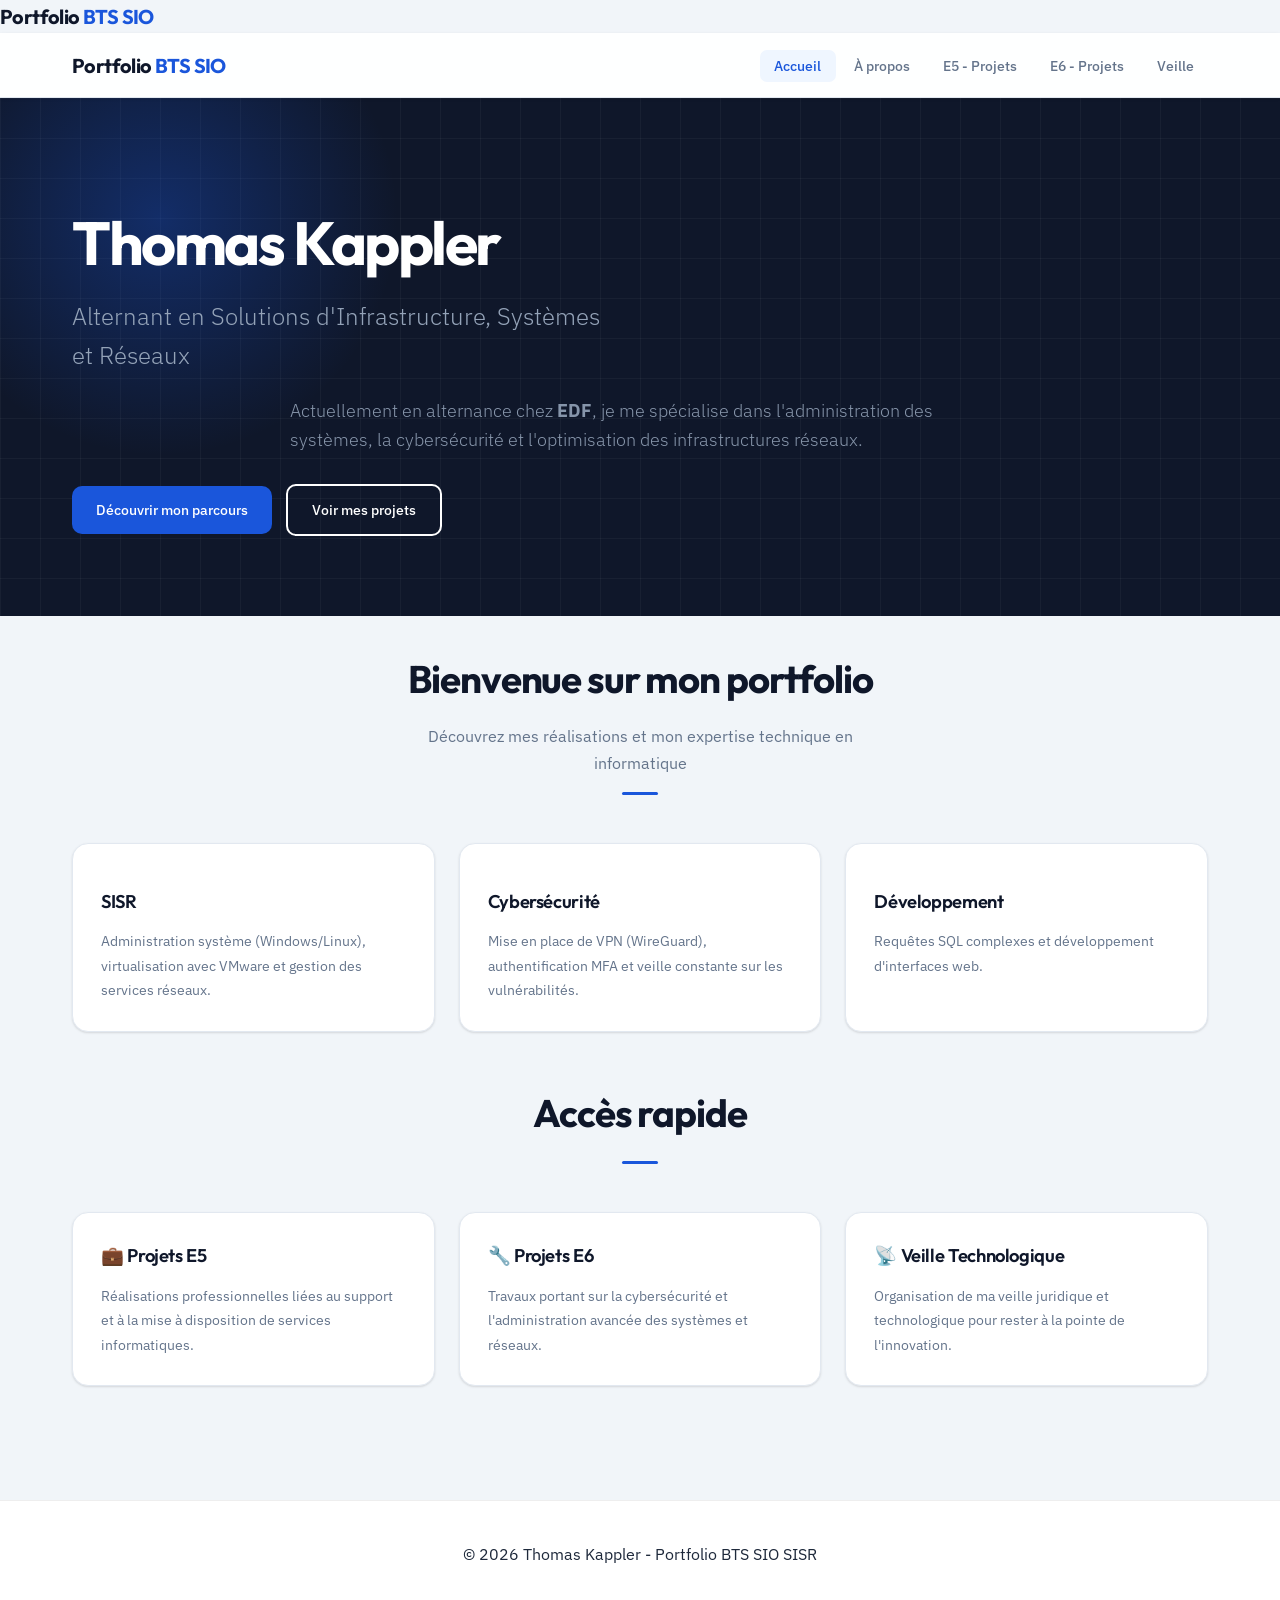
==== commit ccb8a83e: "Update index.html" ====
--- a/index.html
+++ b/index.html
@@ -3,7 +3,7 @@
 <head>
     <meta charset="UTF-8">
     <meta name="viewport" content="width=device-width, initial-scale=1.0">
-    <title>Thomas Kappler - Portfolio BTS SIO SISR</title>
+    <div class="logo">Portfolio <span>BTS SIO</span></div>
     <link rel="stylesheet" href="styles.css">
 </head>
 <body>
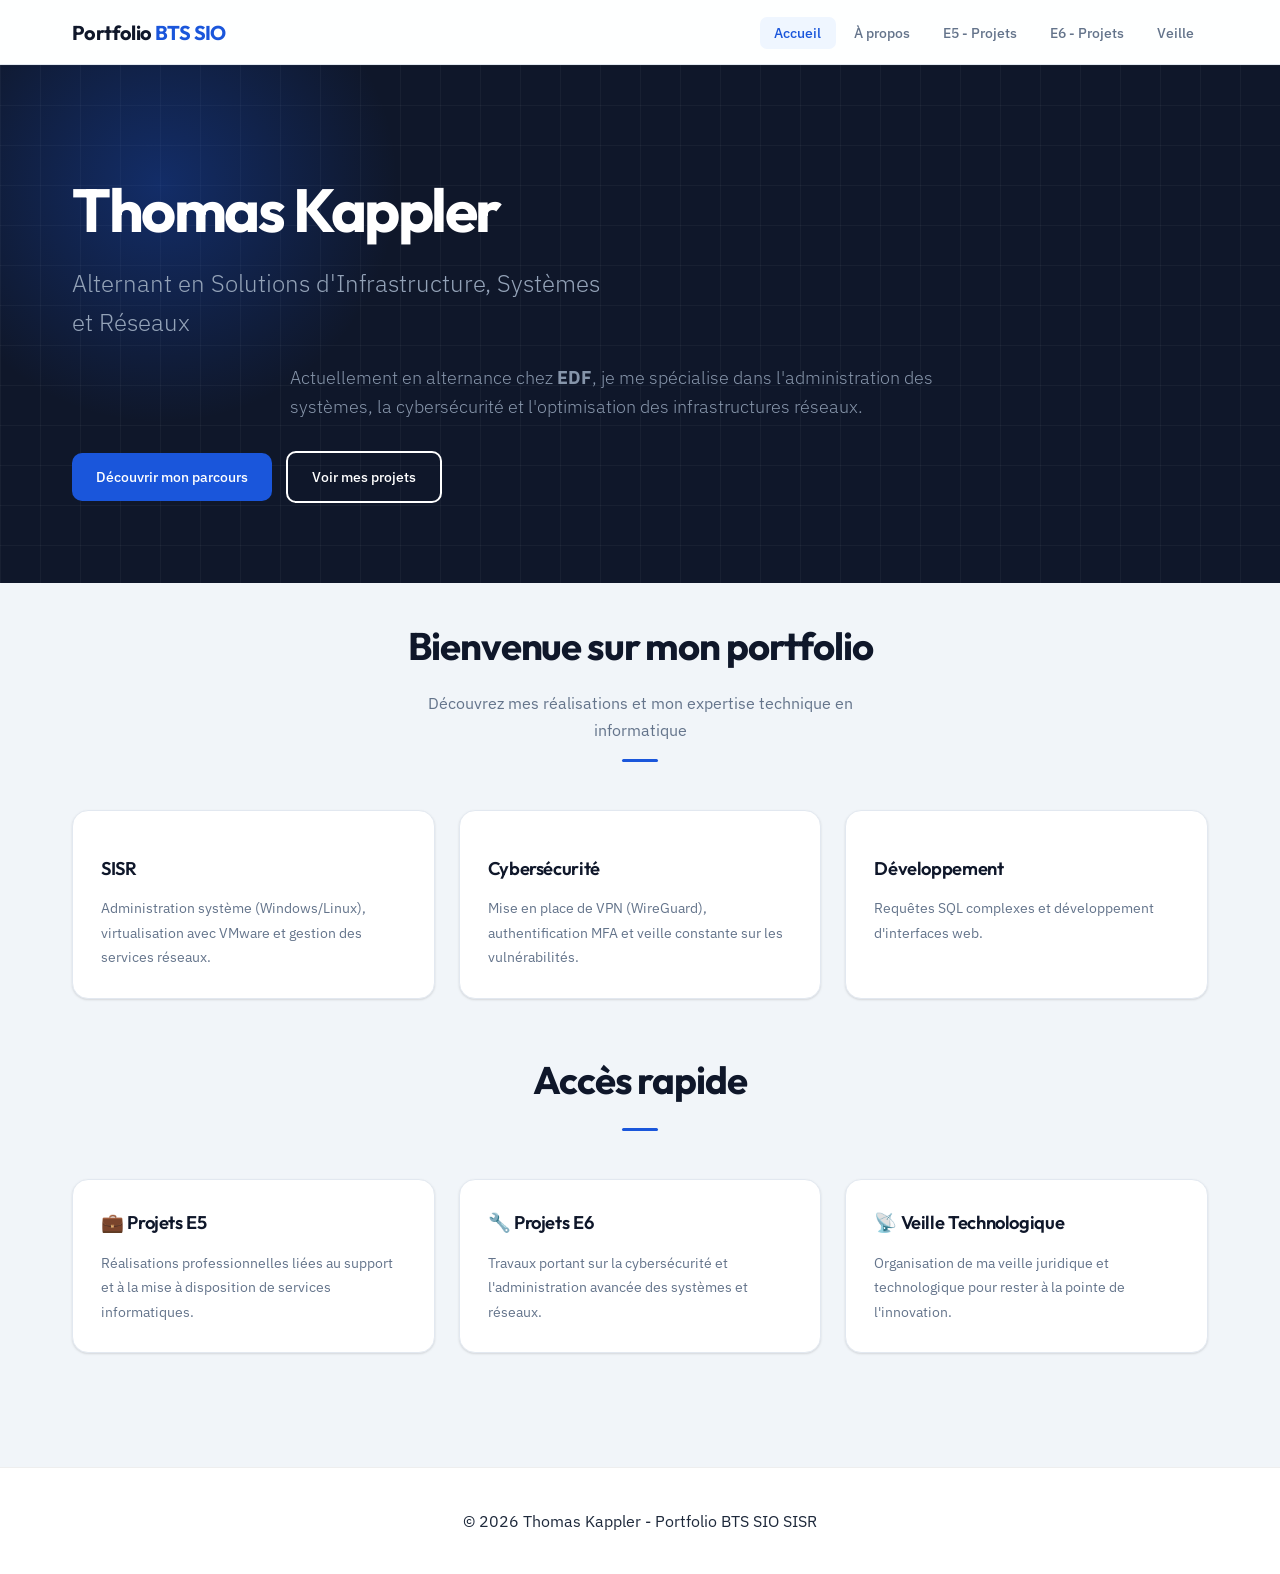
==== commit 9362689b: "Update index.html" ====
--- a/index.html
+++ b/index.html
@@ -3,7 +3,6 @@
 <head>
     <meta charset="UTF-8">
     <meta name="viewport" content="width=device-width, initial-scale=1.0">
-    <div class="logo">Portfolio <span>BTS SIO</span></div>
     <link rel="stylesheet" href="styles.css">
 </head>
 <body>
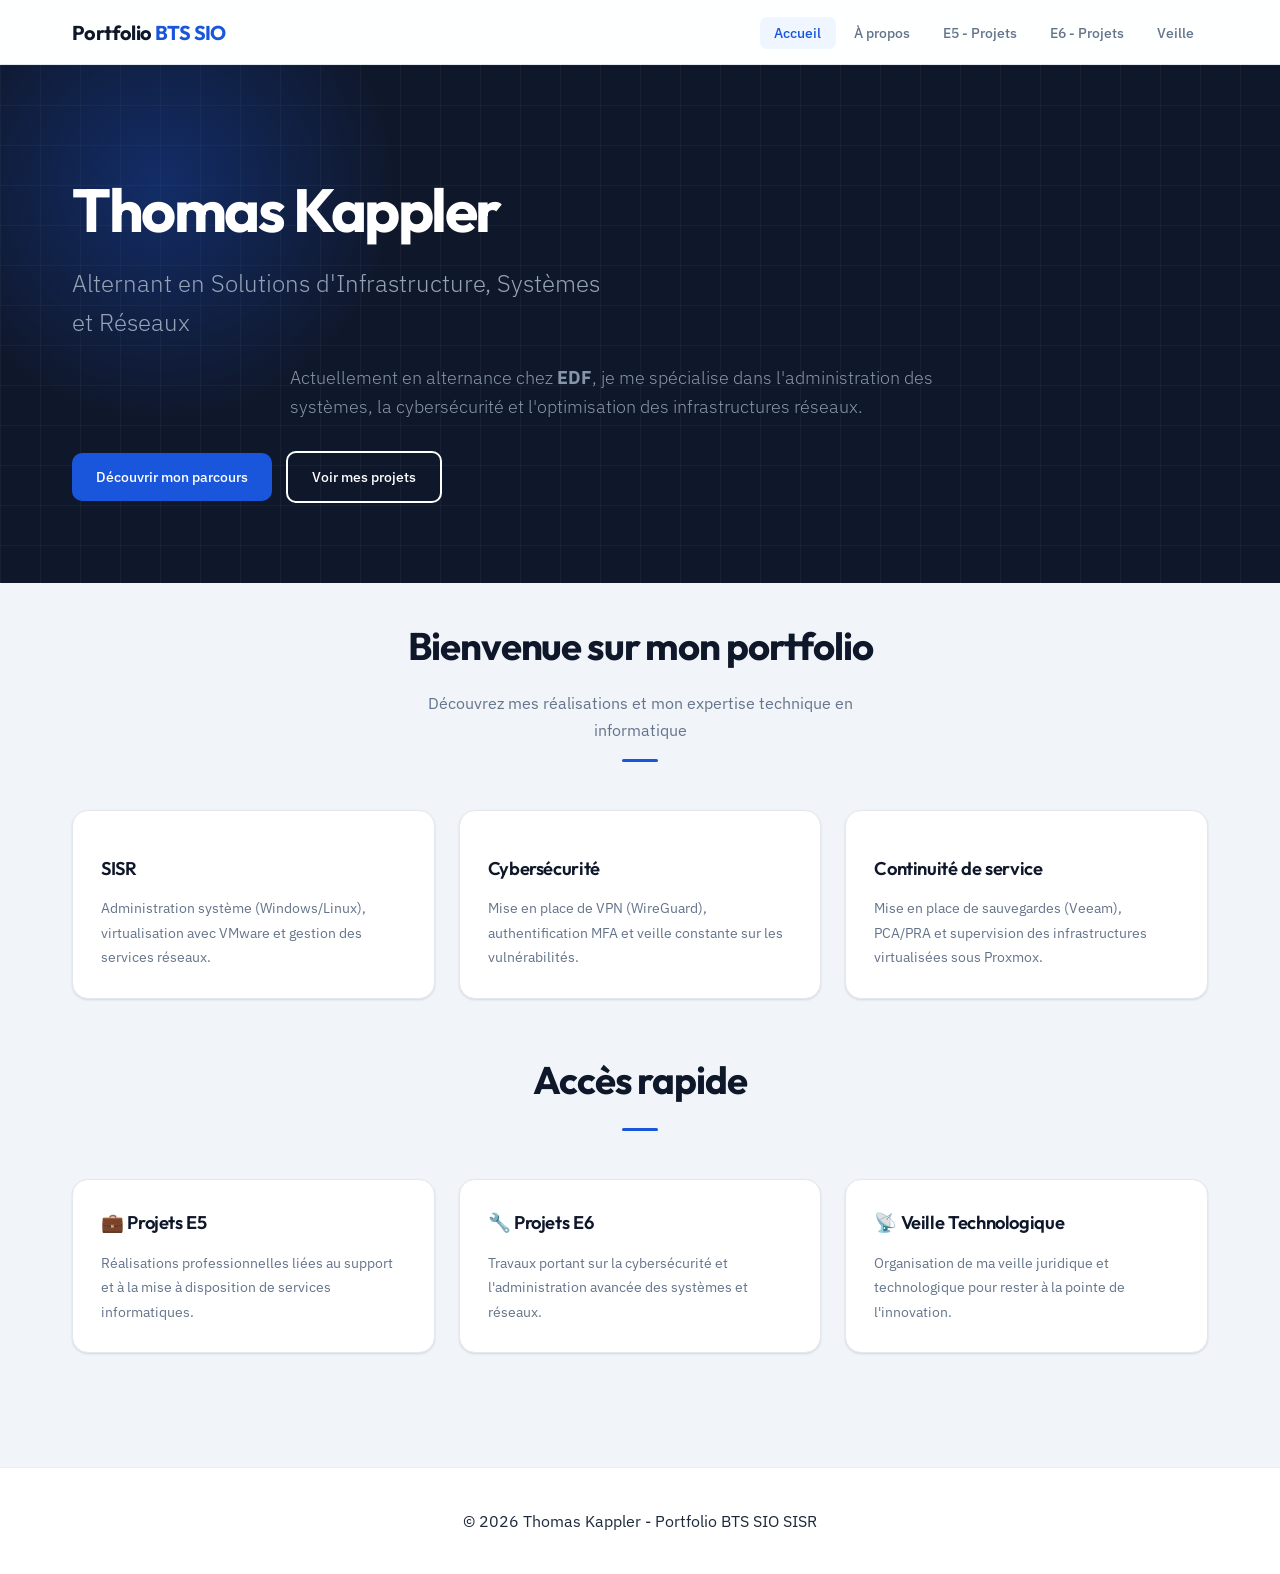
==== commit e2a5f17a: "Update index.html" ====
--- a/index.html
+++ b/index.html
@@ -3,12 +3,15 @@
 <head>
     <meta charset="UTF-8">
     <meta name="viewport" content="width=device-width, initial-scale=1.0">
+    <title>Thomas Kappler - Portfolio BTS SIO SISR</title>
     <link rel="stylesheet" href="styles.css">
 </head>
 <body>
     <nav class="navbar">
         <div class="nav-container">
-            <div class="logo">Portfolio <span>BTS SIO</span></div>
+            <a href="index.html" class="logo">
+                Portfolio <span>BTS SIO</span>
+            </a>
             <div class="nav-toggle" onclick="toggleMobileNav()">
                 <span></span>
                 <span></span>
@@ -64,8 +67,8 @@
                 <div style="font-size: 2.5rem; color: var(--primary); margin-bottom: 15px;">
                     <i class="fas fa-code"></i>
                 </div>
-                <h3>Développement</h3>
-                <p>Requêtes SQL complexes et développement d'interfaces web.</p>
+                <h3>Continuité de service</h3>
+                <p>Mise en place de sauvegardes (Veeam), PCA/PRA et supervision des infrastructures virtualisées sous Proxmox.</p>
             </div>
         </div>
 
